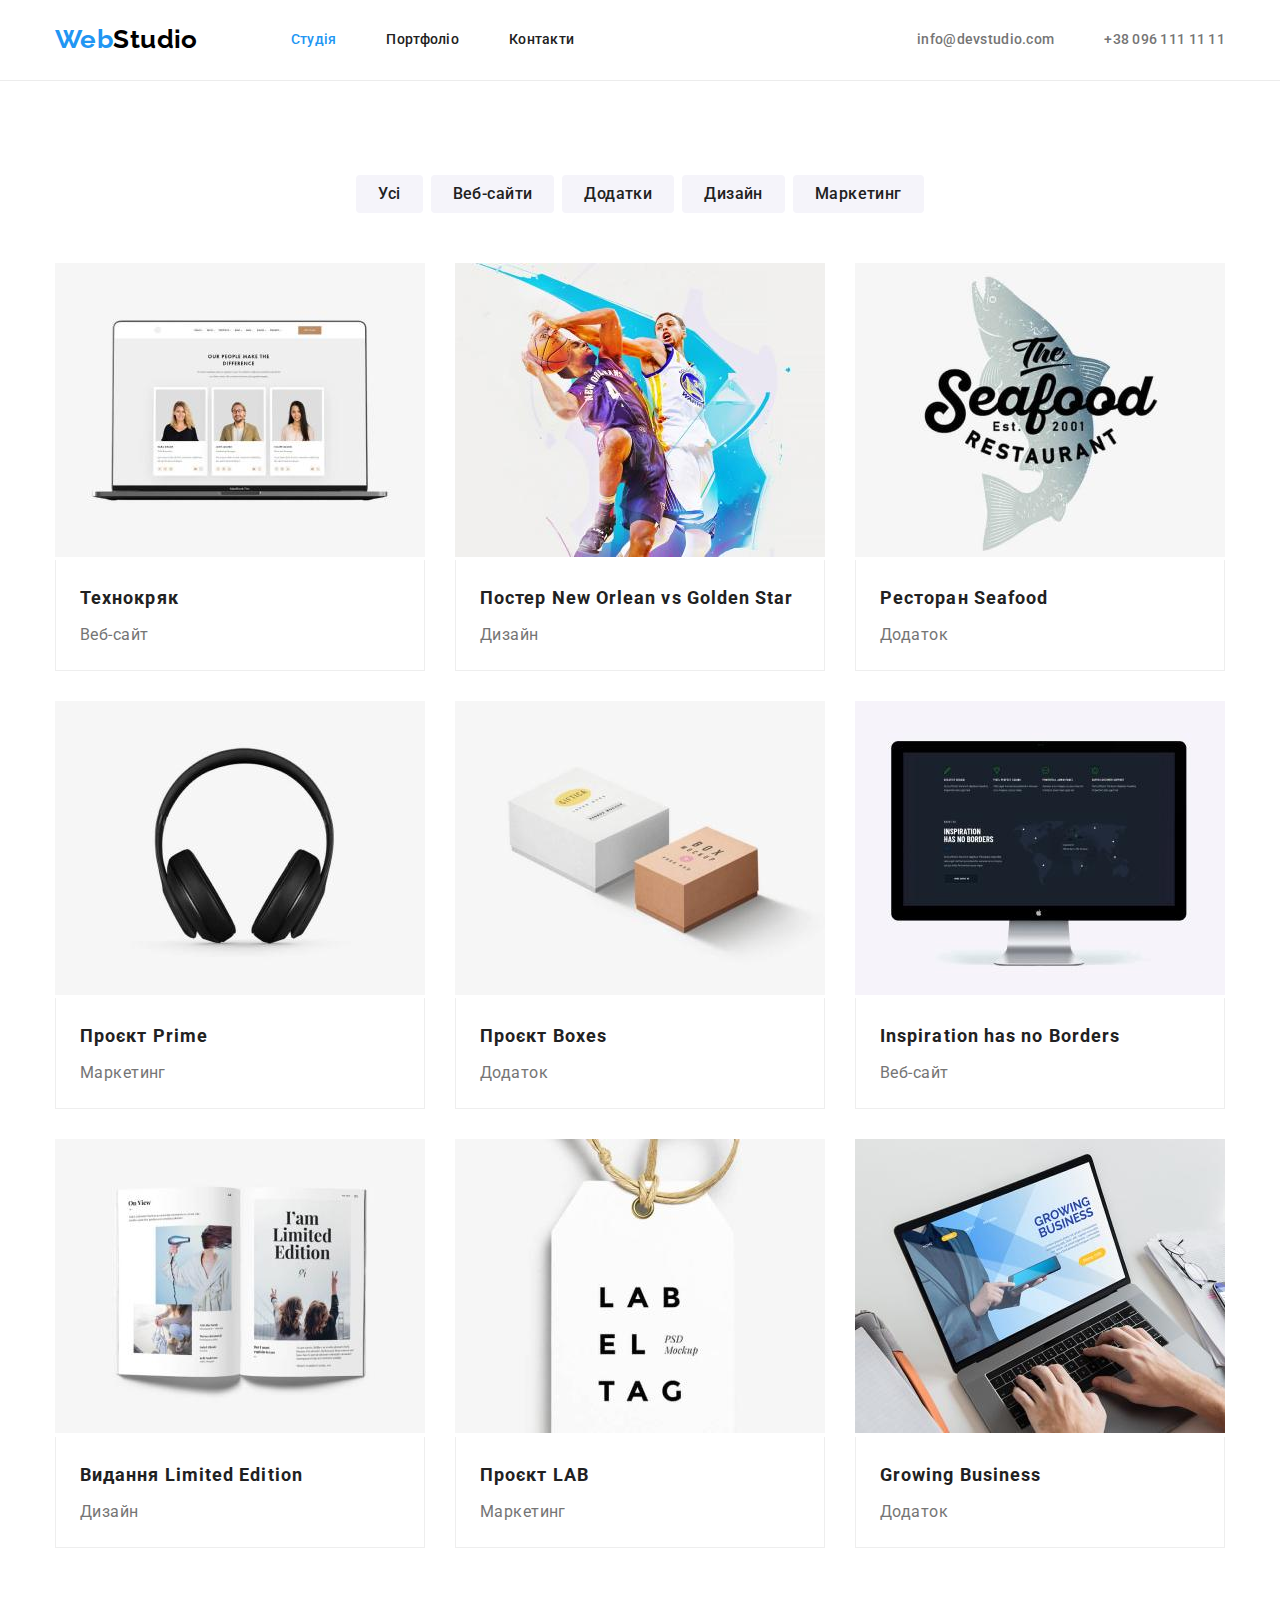
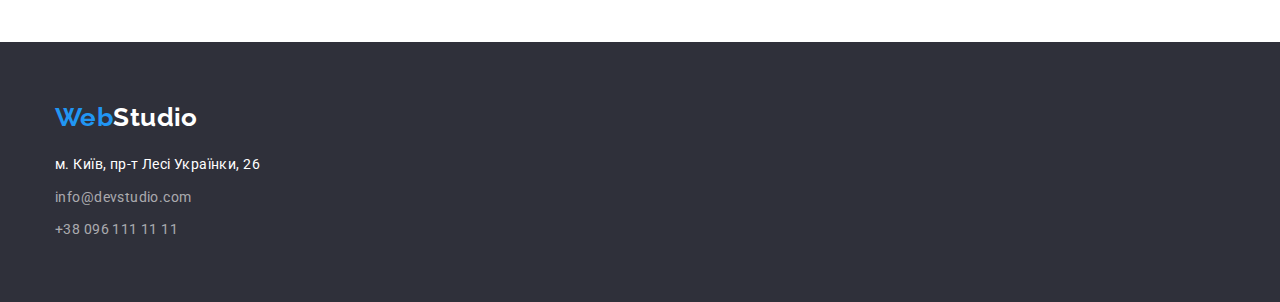
==== portfolio.html @ afc2dee4 "created hw-04" ====
<!DOCTYPE html>
<html lang="uk">
  <head>
    <meta charset="UTF-8" />
    <meta http-equiv="X-UA-Compatible" content="IE=edge" />
    <meta name="viewport" content="width=device-width, initial-scale=1.0" />
    <title>WebStudio</title>

    <link
      rel="stylesheet"
      href=" https://cdnjs.cloudflare.com/ajax/libs/modern-normalize/1.1.0/modern-normalize.min.css"
    />
    <link rel="stylesheet" href="./css/styles.css" />

    <link rel="preconnect" href="https://fonts.googleapis.com" />
    <link rel="preconnect" href="https://fonts.gstatic.com" crossorigin />
    <link
      href="https://fonts.googleapis.com/css2?family=Raleway:wght@700&family=Roboto:wght@400;500;700;900&display=swap"
      rel="stylesheet"
    />
  </head>
  <body>
    <header class="header">
      <div class="container">
        <div class="header-container">
          <!-- site-nav -->
          <nav class="header-nav">
            <a class="logo" href="./index.html"><span class="logo-accent">Web</span>Studio</a>

            <ul class="site-nav list">
              <li class="item">
                <a class="link site-nav current" href="./index.html">Студія</a>
              </li>
              <li class="item">
                <a class="link" href="./portfolio.html">Портфоліо</a>
              </li>
              <li class="item">
                <a class="link" href="#">Контакти</a>
              </li>
            </ul>
          </nav>
          <!-- contacts -->
          <ul class="contacts list">
            <li class="item">
              <a class="link" href="info@devstudio.com">info@devstudio.com</a>
            </li>
            <li class="item">
              <a class="link" href="+380961111111">+38 096 111 11 11</a>
            </li>
          </ul>
        </div>
      </div>
    </header>

    <main>
      <section class="section">
        <div class="container">
          <h1 class="visually-hidden">Портфоліо</h1>
          <!-- buttons -->
          <ul class="list buttons-list">
            <li class="item">
              <button class="buttons" type="button">Усі</button>
            </li>
            <li class="item">
              <button class="buttons" type="button">Веб-сайти</button>
            </li>
            <li class="item">
              <button class="buttons" type="button">Додатки</button>
            </li>
            <li class="item">
              <button class="buttons" type="button">Дизайн</button>
            </li>
            <li class="item">
              <button class="buttons" type="button">Маркетинг</button>
            </li>
          </ul>
          <!-- Portfolio -->
          <ul class="portfolio-list list">
            <li class="item">
              <img
                src="./images/techno.jpg"
                alt="Три людини, які працюють над веб-сайтом"
                width="370"
              />
              <div class="portfolio-card">
                <h2 class="title">Технокряк</h2>
                <p class="project">Веб-сайт</p>
              </div>
            </li>

            <li class="item">
              <img src="./images/poster.jpg" alt="Два баскетболіста з мʼячем" width="370" />
              <div class="portfolio-card">
                <h2 class="title">Постер New Orlean vs Golden Star</h2>
                <p class="project">Дизайн</p>
              </div>
            </li>

            <li class="item">
              <img
                src="./images/seafood.jpg"
                alt="Логотип ресторану з морепродуктами "
                width="370"
              />
              <div class="portfolio-card">
                <h2 class="title">Ресторан Seafood</h2>
                <p class="project">Додаток</p>
              </div>
            </li>

            <li class="item">
              <img src="./images/prime.jpg" alt="Навушники" width="370" />
              <div class="portfolio-card">
                <h2 class="title">Проєкт Prime</h2>
                <p class="project">Маркетинг</p>
              </div>
            </li>

            <li class="item">
              <img src="./images/boxes.jpg" alt="Дві коробки" width="370" />
              <div class="portfolio-card">
                <h2 class="title">Проєкт Boxes</h2>
                <p class="project">Додаток</p>
              </div>
            </li>

            <li class="item">
              <img src="./images/inspiration.jpg" alt="Монітор" width="370" />
              <div class="portfolio-card">
                <h2 class="title">Inspiration has no Borders</h2>
                <p class="project">Веб-сайт</p>
              </div>
            </li>

            <li class="item">
              <img src="./images/edition.jpg" alt="Книга" width="370" />
              <div class="portfolio-card">
                <h2 class="title">Видання Limited Edition</h2>
                <p class="project">Дизайн</p>
              </div>
            </li>

            <li class="item">
              <img src="./images/lab.jpg" alt="Бірка" width="370" />
              <div class="portfolio-card">
                <h2 class="title">Проєкт LAB</h2>
                <p class="project">Маркетинг</p>
              </div>
            </li>

            <li class="item">
              <img src="./images/grow.jpg" alt="Руки над клавіатурою ноутбука" width="370" />
              <div class="portfolio-card">
                <h2 class="title">Growing Business</h2>
                <p class="project">Додаток</p>
              </div>
            </li>
          </ul>
        </div>
      </section>
    </main>

    <footer class="footer">
      <div class="container">
        <div class="footer-container">
          <a class="logo-footer" href="./index.html"
            ><span class="logo-accent">Web</span><span class="logo-white">Studio</span></a
          >

          <address>
            <ul class="contacts-foo list">
              <li class="item">
                <a
                  class="address"
                  href="https://goo.gl/maps/CPtrU1FHBa2aNyZL9"
                  target="_blank"
                  rel="noopener noreferrer nofollow"
                  >м. Київ, пр-т Лесі Українки, 26</a
                >
              </li>
              <li class="item">
                <a class="contacts" href="info@devstudio.com">info@devstudio.com</a>
              </li>
              <li class="item">
                <a class="contacts" href="+380961111111">+38 096 111 11 11</a>
              </li>
            </ul>
          </address>
        </div>
      </div>
    </footer>
  </body>
</html>
---- css/styles.css ----
:root {
    --color-primary :#757575;
    --color-secondary: #212121;
    --color-accent: #2196F3;
    --color-white: #ffffff;
    --color-black: #000000;
    --color-background: #ffffff;
    --color-background-hero: #2F303A;
    --color-background-work: #F5F5F5;
    --color-background-team: #F5F4FA;
}

body {
    color: var(--color-primary); 
    background-color: var(--color-background);
    font-family: 'Roboto', sans-serif;
    font-size: 14px;
    letter-spacing: 0.03em;
}

h1,
h2,
h3,
h4,
h5,
h6,
p,
ul {
    margin-top: 0;
    margin-bottom: 0;
}

.img {
    display: block;
    max-width: 100%;
    height: auto;
}

.list {
    padding: 0;
    margin: 0;
    list-style: none;
}

.container {
    width: 1200px;
    padding-left: 15px;
    padding-right: 15px;
    margin: 0 auto;
}

.section {
    padding: 94px 0;
}
/* logo */
.logo {
    display: block;
    padding-top: 24px;
    padding-bottom: 25px;
    margin-right: 93px;

    color: var(--color-black);
    font-family: 'Raleway';
    font-weight: 700;
    font-size: 26px;   
    line-height: 1.2;
    text-decoration: none;
}
.logo-accent {
    color: var(--color-accent)
}

/* site-nav */

.header {
border-bottom: 1px solid #ECECEC;
}

.header-container {
    display: flex;
    align-items: center;
    justify-content: space-between;
}
.header-nav {
    display: flex;   
}
.site-nav {
    display: flex;
   
}
.site-nav .item:not(:last-child) {
    margin-right: 50px;
}
.site-nav .link {
    display: block;
    padding-top: 32px;
    padding-bottom: 32px;

    color: var(--color-secondary);
    font-weight: 500;
    line-height: 1.14;
    letter-spacing: 0.02em;
    text-decoration: none;
}
.site-nav .link:hover,
.site-nav .link:focus {
    color: var(--color-accent);
}

.site-nav.current { 
    color: var(--color-accent);
}

.contacts {
    display: flex;
}
.contacts .item:not(:last-child) {
    margin-right: 50px;
}
.contacts .link {
    display: block;
    padding-top: 32px;
    padding-bottom: 32px;

    color: var(--color-primary);
    font-weight: 500;
    line-height: 1.14;
    letter-spacing: 0.02em;
    text-decoration: none;
}
.contacts .link:hover,
.contacts .link:focus {
    color: var(--color-accent);
}
/* section-hero */

.hero {
    background-color:var(--color-background-hero);
    text-align: center;
    padding: 200px 0;
}

.hero-title {
    
    margin: auto;
    margin-bottom: 30px; 
    max-width: 696px;

    font-weight: 900;
    font-size: 44px;
    line-height: 1.36;
    letter-spacing: 0.06em;
    text-transform: uppercase;
    color: var(--color-white);
   
    text-align: center;
    
}

.primary-button {
    border-radius: 4px;
    padding: 10px 32px;
    box-shadow: 0px 4px 4px rgba(0, 0, 0, 0.15);
    text-align: center;
    

    color: var(--color-white);
    background-color: var(--color-accent);
    font-family: inherit;
    font-weight: 700;
    font-size: 16px;
    line-height: 1.88;
    letter-spacing: 0.06em;
    cursor: pointer;
}
.primary-button:hover,
.primary-button:focus {
 background-color: #188CE8;
}

/* sections */

.feature-list {
    display: flex;
    flex-basis: calc((100%-90px)/4);
    gap: 30px;

}
.section-title{
    font-weight: 700;
    font-size: 36px;
    line-height: 1.16;
    color: var(--color-secondary);
    margin-bottom: 50px;
    text-align: center;
}

.feature-list .title {
    font-weight: 700;
    font-size: 14px;
    line-height: 1.14;
    text-transform: uppercase;
    color: var(--color-secondary);
    margin-bottom: 10px;
}
.title-text {
    line-height: 1.7;
}

/* work */

.work {
    padding-top: 0;
}
.work-list {
    display: flex;
    flex-basis: calc((100%-60px)/3);
    gap: 30px;
}

/* team */

.team {
    background-color: var(--color-background-team);
}
.team-list {
    display: flex;
    flex-basis: calc((100%-90px)/4);
    gap: 30px;
}
.team-card {
    padding: 30px 0;
    border-top: none;
    box-shadow: 0px 1px 3px rgba(0, 0, 0, 0.12), 0px 1px 1px rgba(0, 0, 0, 0.14), 0px 2px 1px rgba(0, 0, 0, 0.2);
    border-radius: 0px 0px 4px 4px;
    text-align: center;
}
.team-list .title {
    font-weight: 500;
    font-size: 16px;
    line-height: 1.2;
    color: var(--color-secondary);
    margin-bottom: 10px;

}
.team-list .profession {
    font-size: 16px;
    line-height: 1.2;
    color: var(--color-primary);
}

/* portfolio */

.visually-hidden {
    position: absolute;
    white-space: nowrap;
    width: 1px;
    height: 1px;
    overflow: hidden;
    border: 0;
    padding: 0;
    clip: rect(0 0 0 0);
    clip-path: inset(50%);
    margin: -1px;
}
.buttons { 
    border: none;
    border-radius: 4px;
    padding: 6px 22px;

    font-family: inherit;
    font-weight: 500;
    font-size: 16px;
    line-height: 1.62;
    letter-spacing: inherit;
    color: var(--color-secondary);
    background-color: var(--color-background-team);
    cursor: pointer;
    
    
}
.buttons:hover,
.buttons:focus {
    color: var(--color-white);
    background-color: var(--color-accent);
}
.buttons-list {
   display: flex; 
   justify-content: center;
   margin-bottom: 50px;

}
.buttons-list .item:not(:last-child) {
    margin-right: 8px;
}

.portfolio-list .title {
    font-weight: 700;
    font-size: 18px;
    line-height: 2;
    letter-spacing: 0.06em;
    color: var(--color-secondary);
    margin-bottom: 4px;
}
.portfolio-list .project {
    font-size: 16px;
    line-height: 1.88;
    color: var(--color-primary);
}

.portfolio-list {
    display: flex;
    flex-wrap: wrap;
    flex-basis: calc((100%-60)/3);
    gap: 30px;
}


.portfolio-card {
    padding: 20px 24px;
    border: 1px solid #eeeeee;
    border-top: none;
    background-color: var(--color-white);
}

/* footer */

.footer {
    background-color: var(--color-background-hero);
    padding: 60px 0;
}

.logo-footer {
    display: block;
    margin-bottom: 20px;

    font-family: 'Raleway';
    font-weight: 700;
    font-size: 26px;
    line-height: 1.2;
    text-decoration: none;
}

.logo-white {
    color: var(--color-white);
} 
.contacts-foo .item:not(:last-child) {
    margin-bottom: 9px;

}
.contacts-foo .address {
    font-style:normal;
    color: var(--color-white);
    line-height: 1.7;
    text-decoration: none;
   
}

.contacts-foo .contacts {
    display: block;
    font-style: normal;
    line-height: 1.7;
    color: rgba(255, 255, 255, 0.6);
    text-decoration: none;
    
}
.contacts-foo .contacts:hover,
.contacts-foo .contacts:focus {
    color: var(--color-accent);
}
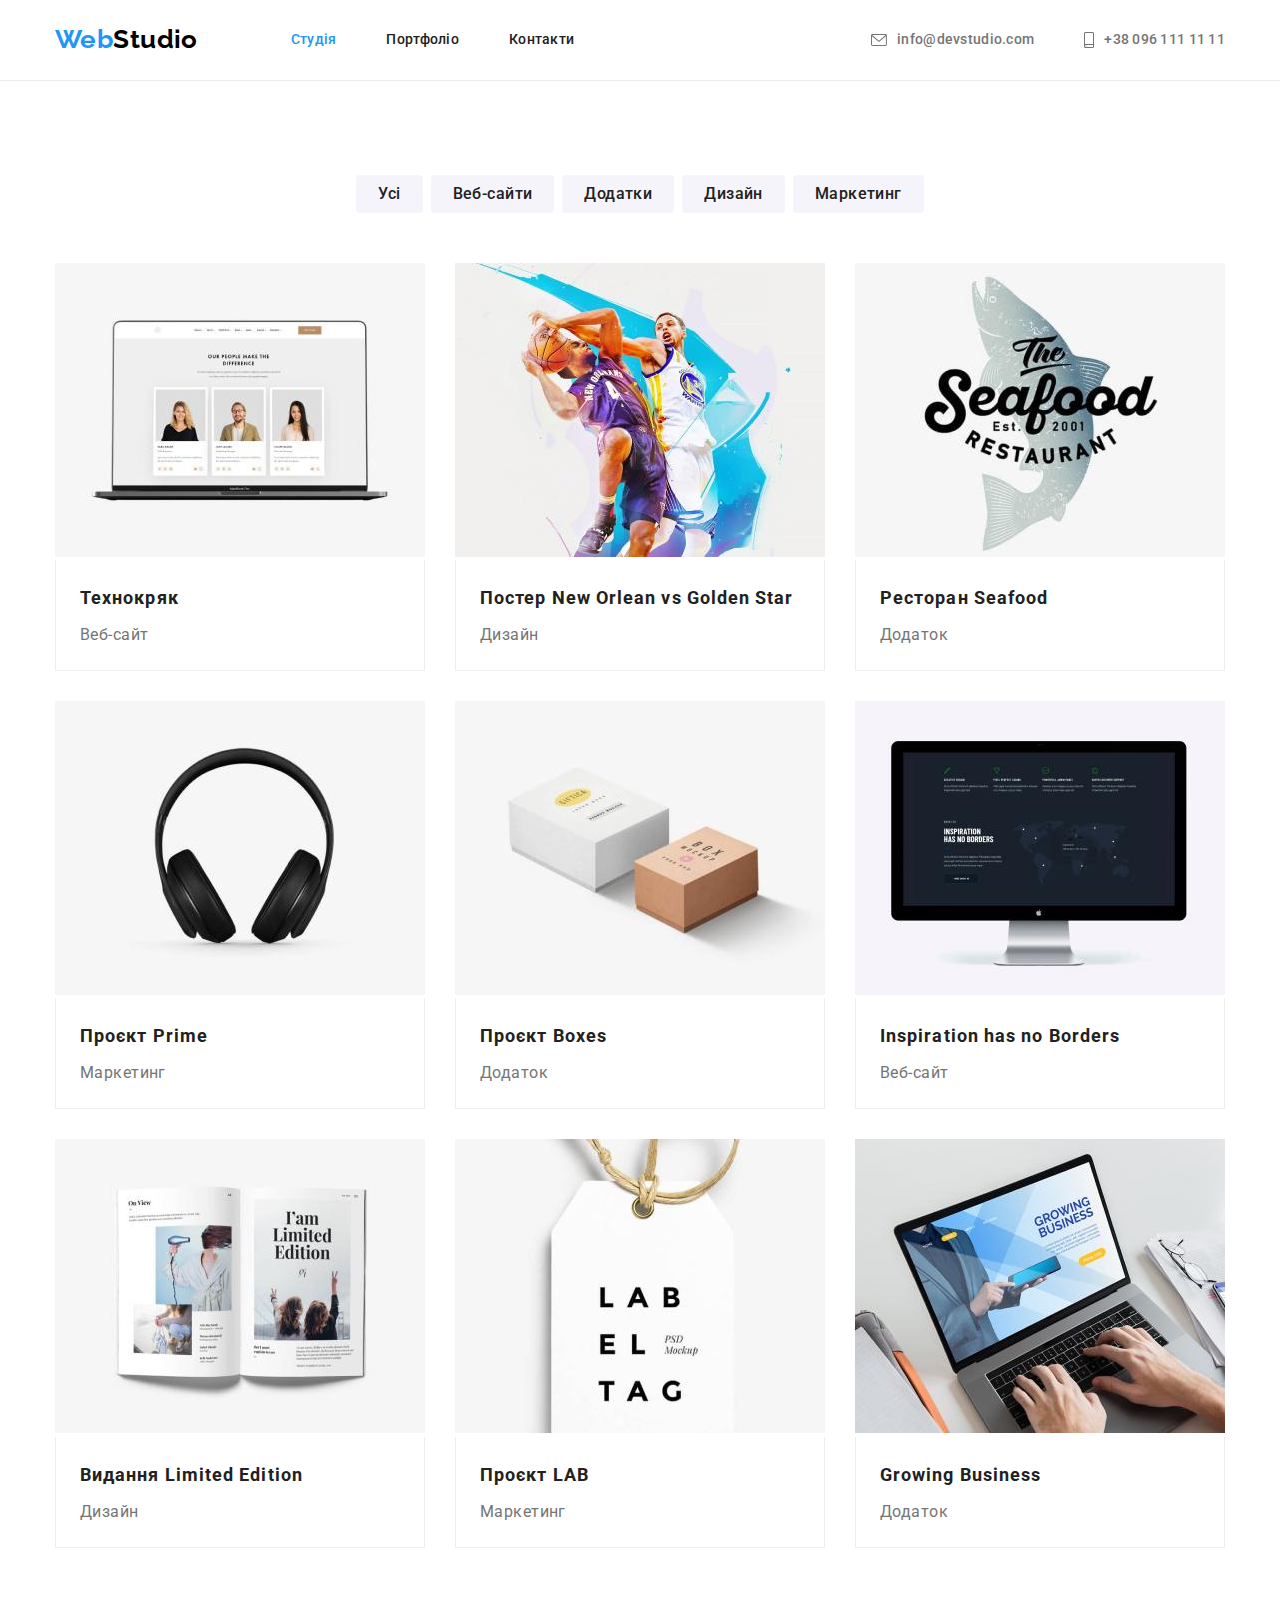
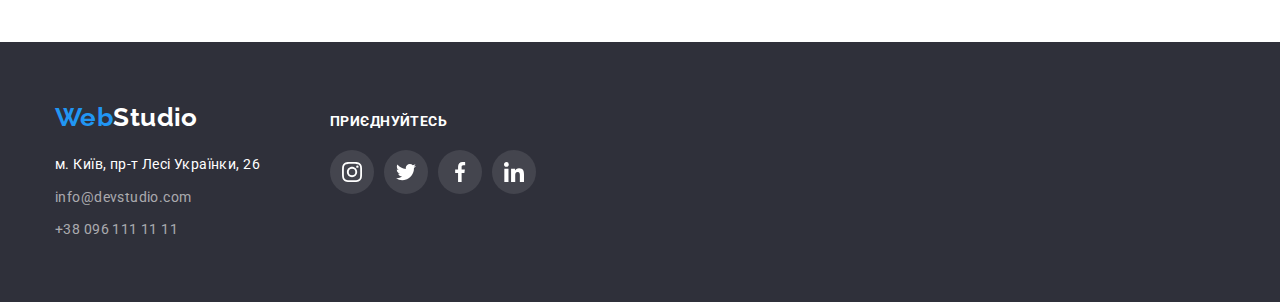
==== commit 76b1c7e8: "aded icons" ====
--- a/portfolio.html
+++ b/portfolio.html
@@ -20,7 +20,7 @@
     />
   </head>
   <body>
-    <header class="header">
+     <header class="header">
       <div class="container">
         <div class="header-container">
           <!-- site-nav -->
@@ -42,10 +42,16 @@
           <!-- contacts -->
           <ul class="contacts list">
             <li class="item">
-              <a class="link" href="info@devstudio.com">info@devstudio.com</a>
-            </li>
-            <li class="item">
-              <a class="link" href="+380961111111">+38 096 111 11 11</a>
+              <a class="link" href="info@devstudio.com">
+               <svg class="icon-contact" width="16" height="12">
+                <use href="./images/icons.svg#icon-envelope"></use>
+               </svg> info@devstudio.com</a>
+            </li>
+            <li class="item">
+              <a class="link" href="+380961111111">
+               <svg class="icon-contact" width="10" height="16">
+                <use href="./images/icons.svg#icon-smartphone"></use>
+               </svg>  +38 096 111 11 11</a>
             </li>
           </ul>
         </div>
@@ -77,96 +83,116 @@
           <!-- Portfolio -->
           <ul class="portfolio-list list">
             <li class="item">
-              <img
-                src="./images/techno.jpg"
-                alt="Три людини, які працюють над веб-сайтом"
-                width="370"
-              />
-              <div class="portfolio-card">
-                <h2 class="title">Технокряк</h2>
-                <p class="project">Веб-сайт</p>
-              </div>
-            </li>
-
-            <li class="item">
-              <img src="./images/poster.jpg" alt="Два баскетболіста з мʼячем" width="370" />
-              <div class="portfolio-card">
-                <h2 class="title">Постер New Orlean vs Golden Star</h2>
-                <p class="project">Дизайн</p>
-              </div>
-            </li>
-
-            <li class="item">
-              <img
-                src="./images/seafood.jpg"
-                alt="Логотип ресторану з морепродуктами "
-                width="370"
-              />
-              <div class="portfolio-card">
-                <h2 class="title">Ресторан Seafood</h2>
-                <p class="project">Додаток</p>
-              </div>
-            </li>
-
-            <li class="item">
-              <img src="./images/prime.jpg" alt="Навушники" width="370" />
-              <div class="portfolio-card">
-                <h2 class="title">Проєкт Prime</h2>
-                <p class="project">Маркетинг</p>
-              </div>
-            </li>
-
-            <li class="item">
-              <img src="./images/boxes.jpg" alt="Дві коробки" width="370" />
-              <div class="portfolio-card">
-                <h2 class="title">Проєкт Boxes</h2>
-                <p class="project">Додаток</p>
-              </div>
-            </li>
-
-            <li class="item">
-              <img src="./images/inspiration.jpg" alt="Монітор" width="370" />
-              <div class="portfolio-card">
-                <h2 class="title">Inspiration has no Borders</h2>
-                <p class="project">Веб-сайт</p>
-              </div>
-            </li>
-
-            <li class="item">
-              <img src="./images/edition.jpg" alt="Книга" width="370" />
-              <div class="portfolio-card">
-                <h2 class="title">Видання Limited Edition</h2>
-                <p class="project">Дизайн</p>
-              </div>
-            </li>
-
-            <li class="item">
-              <img src="./images/lab.jpg" alt="Бірка" width="370" />
-              <div class="portfolio-card">
-                <h2 class="title">Проєкт LAB</h2>
-                <p class="project">Маркетинг</p>
-              </div>
-            </li>
-
-            <li class="item">
-              <img src="./images/grow.jpg" alt="Руки над клавіатурою ноутбука" width="370" />
-              <div class="portfolio-card">
-                <h2 class="title">Growing Business</h2>
-                <p class="project">Додаток</p>
-              </div>
+              <a href="#" class="portfolio-card">
+                <img
+                  src="./images/techno.jpg"
+                  alt="Три людини, які працюють над веб-сайтом"
+                  width="370"
+                />
+                <div class="project">
+                  <h2 class="title">Технокряк</h2>
+                  <p class="description">Веб-сайт</p>
+                </div>
+              </a>
+            </li>
+
+            <li class="item">
+              <a href="#" class="portfolio-card">
+                <img src="./images/poster.jpg" alt="Два баскетболіста з мʼячем" width="370" />
+                <div class="project">
+                  <h2 class="title">Постер New Orlean vs Golden Star</h2>
+                  <p class="description">Дизайн</p>
+                </div>
+              </a>
+            </li>
+
+            <li class="item">
+              <a href="#" class="portfolio-card">
+                <img
+                  src="./images/seafood.jpg"
+                  alt="Логотип ресторану з морепродуктами "
+                  width="370"
+                />
+                <div class="project">
+                  <h2 class="title">Ресторан Seafood</h2>
+                  <p class="description">Додаток</p>
+                </div>
+              </a>
+            </li>
+
+            <li class="item">
+              <a href="#" class="portfolio-card">
+                <img src="./images/prime.jpg" alt="Навушники" width="370" />
+                <div class="project">
+                  <h2 class="title">Проєкт Prime</h2>
+                  <p class="description">Маркетинг</p>
+                </div>
+              </a>
+            </li>
+
+            <li class="item">
+              <a href="#" class="portfolio-card">
+                <img src="./images/boxes.jpg" alt="Дві коробки" width="370" />
+                <div class="project">
+                  <h2 class="title">Проєкт Boxes</h2>
+                  <p class="description">Додаток</p>
+                </div>
+              </a>
+            </li>
+
+            <li class="item">
+              <a href="#" class="portfolio-card">
+                <img src="./images/inspiration.jpg" alt="Монітор" width="370" />
+                <div class="project">
+                  <h2 class="title">Inspiration has no Borders</h2>
+                  <p class="description">Веб-сайт</p>
+                </div>
+              </a>
+            </li>
+
+            <li class="item">
+              <a href="#" class="portfolio-card">
+                <img src="./images/edition.jpg" alt="Книга" width="370" />
+                <div class="project">
+                  <h2 class="title">Видання Limited Edition</h2>
+                  <p class="description">Дизайн</p>
+                </div>
+              </a>
+            </li>
+
+            <li class="item">
+              <a href="#" class="portfolio-card">
+                <img src="./images/lab.jpg" alt="Бірка" width="370" />
+                <div class="project">
+                  <h2 class="title">Проєкт LAB</h2>
+                  <p class="description">Маркетинг</p>
+                </div>
+              </a>
+            </li>
+
+            <li class="item">
+              <a href="#" class="portfolio-card">
+                <img src="./images/grow.jpg" alt="Руки над клавіатурою ноутбука" width="370" />
+                <div class="project">
+                  <h2 class="title">Growing Business</h2>
+                  <p class="description">Додаток</p>
+                </div>
+              </a>
             </li>
           </ul>
         </div>
       </section>
     </main>
 
+    <!-- Footer -->
     <footer class="footer">
       <div class="container">
-        <div class="footer-container">
+ <!-- адреса -->
+ <div class="footer-page">
+        <div class="adress-footer">
           <a class="logo-footer" href="./index.html"
             ><span class="logo-accent">Web</span><span class="logo-white">Studio</span></a
           >
-
           <address>
             <ul class="contacts-foo list">
               <li class="item">
@@ -187,6 +213,42 @@
             </ul>
           </address>
         </div>
+<!-- соц.мережі -->
+        <div class="social-footer">
+          <h1 class="footer-title">Приєднуйтесь</h3>
+
+          <ul class="social-list list">
+            <li class="social-item">
+              <a href="" class="social-link-foo">
+                <svg class="social-icon-foo" width="20" height="20">
+                  <use href="./images/icons.svg#icon-instagram"></use>
+                </svg>
+              </a>
+            </li>
+            <li class="social-item">
+              <a href="" class="social-link-foo">
+                <svg class="social-icon-foo" width="20" height="20">
+                  <use href="./images/icons.svg#icon-twitter"></use>
+                </svg>
+              </a>
+            </li>
+            <li class="social-item">
+              <a href="" class="social-link-foo">
+                <svg class="social-icon-foo" width="20" height="20">
+                  <use href="./images/icons.svg#icon-facebook"></use>
+                </svg>
+              </a>
+            </li>
+            <li class="social-item">
+              <a href="" class="social-link-foo">
+                <svg class="social-icon-foo" width="20" height="20">
+                  <use href="./images/icons.svg#icon-linkedin"></use>
+                </svg>
+              </a>
+            </li>
+          </ul>
+        </div>
+</div>
       </div>
     </footer>
   </body>
--- a/css/styles.css
+++ b/css/styles.css
@@ -5,9 +5,11 @@
     --color-white: #ffffff;
     --color-black: #000000;
     --color-background: #ffffff;
-    --color-background-hero: #2F303A;
+    --color-background-footer: #2F303A;
     --color-background-work: #F5F5F5;
     --color-background-team: #F5F4FA;
+    --border-line-color:#ECECEC;
+    --color-clients-link: #AFB1B8;
 }
 
 body {
@@ -73,7 +75,7 @@
 /* site-nav */
 
 .header {
-border-bottom: 1px solid #ECECEC;
+border-bottom: 1px solid var(--border-line-color);
 }
 
 .header-container {
@@ -118,7 +120,8 @@
     margin-right: 50px;
 }
 .contacts .link {
-    display: block;
+    display: flex;
+    align-items: center;
     padding-top: 32px;
     padding-bottom: 32px;
 
@@ -132,10 +135,20 @@
 .contacts .link:focus {
     color: var(--color-accent);
 }
+.icon-contact {
+    fill: currentColor;
+    margin-right: 10px;
+}
+
 /* section-hero */
 
 .hero {
-    background-color:var(--color-background-hero);
+    background-image: linear-gradient(
+    to right,
+    rgba(47, 48, 58, 0.4),
+    rgba(47, 48, 58, 0.4)
+    ),
+    url('../images/fon.jpg');
     text-align: center;
     padding: 200px 0;
 }
@@ -186,6 +199,16 @@
     gap: 30px;
 
 }
+.icon-features {
+    display: flex;
+    justify-content: center;
+    align-items: center;
+    height: 120px;
+    background: #F5F4FA;
+    border-radius: 4px;
+    margin-bottom: 30px;
+
+}
 .section-title{
     font-weight: 700;
     font-size: 36px;
@@ -231,6 +254,7 @@
 .team-card {
     padding: 30px 0;
     border-top: none;
+    background-color: var(--color-background);
     box-shadow: 0px 1px 3px rgba(0, 0, 0, 0.12), 0px 1px 1px rgba(0, 0, 0, 0.14), 0px 2px 1px rgba(0, 0, 0, 0.2);
     border-radius: 0px 0px 4px 4px;
     text-align: center;
@@ -247,6 +271,35 @@
     font-size: 16px;
     line-height: 1.2;
     color: var(--color-primary);
+    margin-bottom: 16px;
+}
+
+.social-list {
+display: flex;
+justify-content: center;
+gap: 10px;
+}
+
+.social-item {
+
+}
+.social-link {
+    display: flex;
+    align-items: center;
+    justify-content: center;
+    width: 44px;
+    height: 44px;
+    background-color:var(--color-background);
+    border-radius: 50%;
+    color: var(--color-clients-link);
+
+}
+.social-icon {
+    fill: currentColor;
+}
+.social-link:hover,.social-link:focus {
+    background-color: var(--color-accent);
+    color: var(--color-white);
 }
 
 /* portfolio */
@@ -283,6 +336,7 @@
 .buttons:focus {
     color: var(--color-white);
     background-color: var(--color-accent);
+    box-shadow: 0px 3px 1px rgba(0, 0, 0, 0.1), 0px 1px 2px rgba(0, 0, 0, 0.08), 0px 2px 2px rgba(0, 0, 0, 0.12);
 }
 .buttons-list {
    display: flex; 
@@ -302,7 +356,7 @@
     color: var(--color-secondary);
     margin-bottom: 4px;
 }
-.portfolio-list .project {
+.portfolio-list .description {
     font-size: 16px;
     line-height: 1.88;
     color: var(--color-primary);
@@ -315,18 +369,56 @@
     gap: 30px;
 }
 
-
 .portfolio-card {
+    text-decoration: none;
+    background-color: var(--color-white);
+    display: block;
+}
+.portfolio-card:hover,
+.portfolio-card:focus {
+box-shadow: 0px 1px 1px rgba(0, 0, 0, 0.12),
+0px 4px 4px rgba(0, 0, 0, 0.06),
+1px 4px 6px rgba(0, 0, 0, 0.16);
+}
+
+.project {
     padding: 20px 24px;
     border: 1px solid #eeeeee;
     border-top: none;
-    background-color: var(--color-white);
-}
+}
+
+.clients-list {
+    display: flex;
+    gap: 30px;
+}
+.clients-item {
+    width: calc((100%-150px)/6);
+}
+.clients-link {
+    display: flex;
+    align-items: center;
+    justify-content: center;
+    width: 100%;
+    height: 92px;
+    border: 1px solid var(--color-clients-link);
+    border-radius: 4px;
+    color: var(--color-clients-link); 
+
+}
+.client-icon {
+    fill: currentColor;
+}
+.clients-link:hover, .clients-link:focus {
+    color: var(--color-accent);
+    border-color: var(--color-accent);
+}
+
+
 
 /* footer */
 
 .footer {
-    background-color: var(--color-background-hero);
+    background-color: var(--color-background-footer);
     padding: 60px 0;
 }
 
@@ -368,6 +460,37 @@
 .contacts-foo .contacts:focus {
     color: var(--color-accent);
 }
-
-
-
+.footer-title {
+    font-weight: 700;
+    font-size: 14px;
+    line-height: 1.14;
+    letter-spacing: 0.03em;
+    text-transform: uppercase;
+    color: var(--color-white);
+    margin-bottom: 20px;
+}
+
+.social-link-foo {
+    display: flex;
+    align-items: center;
+    justify-content: center;
+    width: 44px;
+    height: 44px;
+    background-color: rgba(255, 255, 255, 0.1);
+    border-radius: 50%;
+    color: var(--color-white);
+}
+.social-icon-foo {
+    fill: currentColor;
+}
+
+.social-link-foo:hover,
+.social-link-foo:focus {
+    background-color: var(--color-accent);
+    color: var(--color-white);
+}
+.footer-page {
+    display: flex;
+    align-items: baseline;
+    gap: 70px;
+}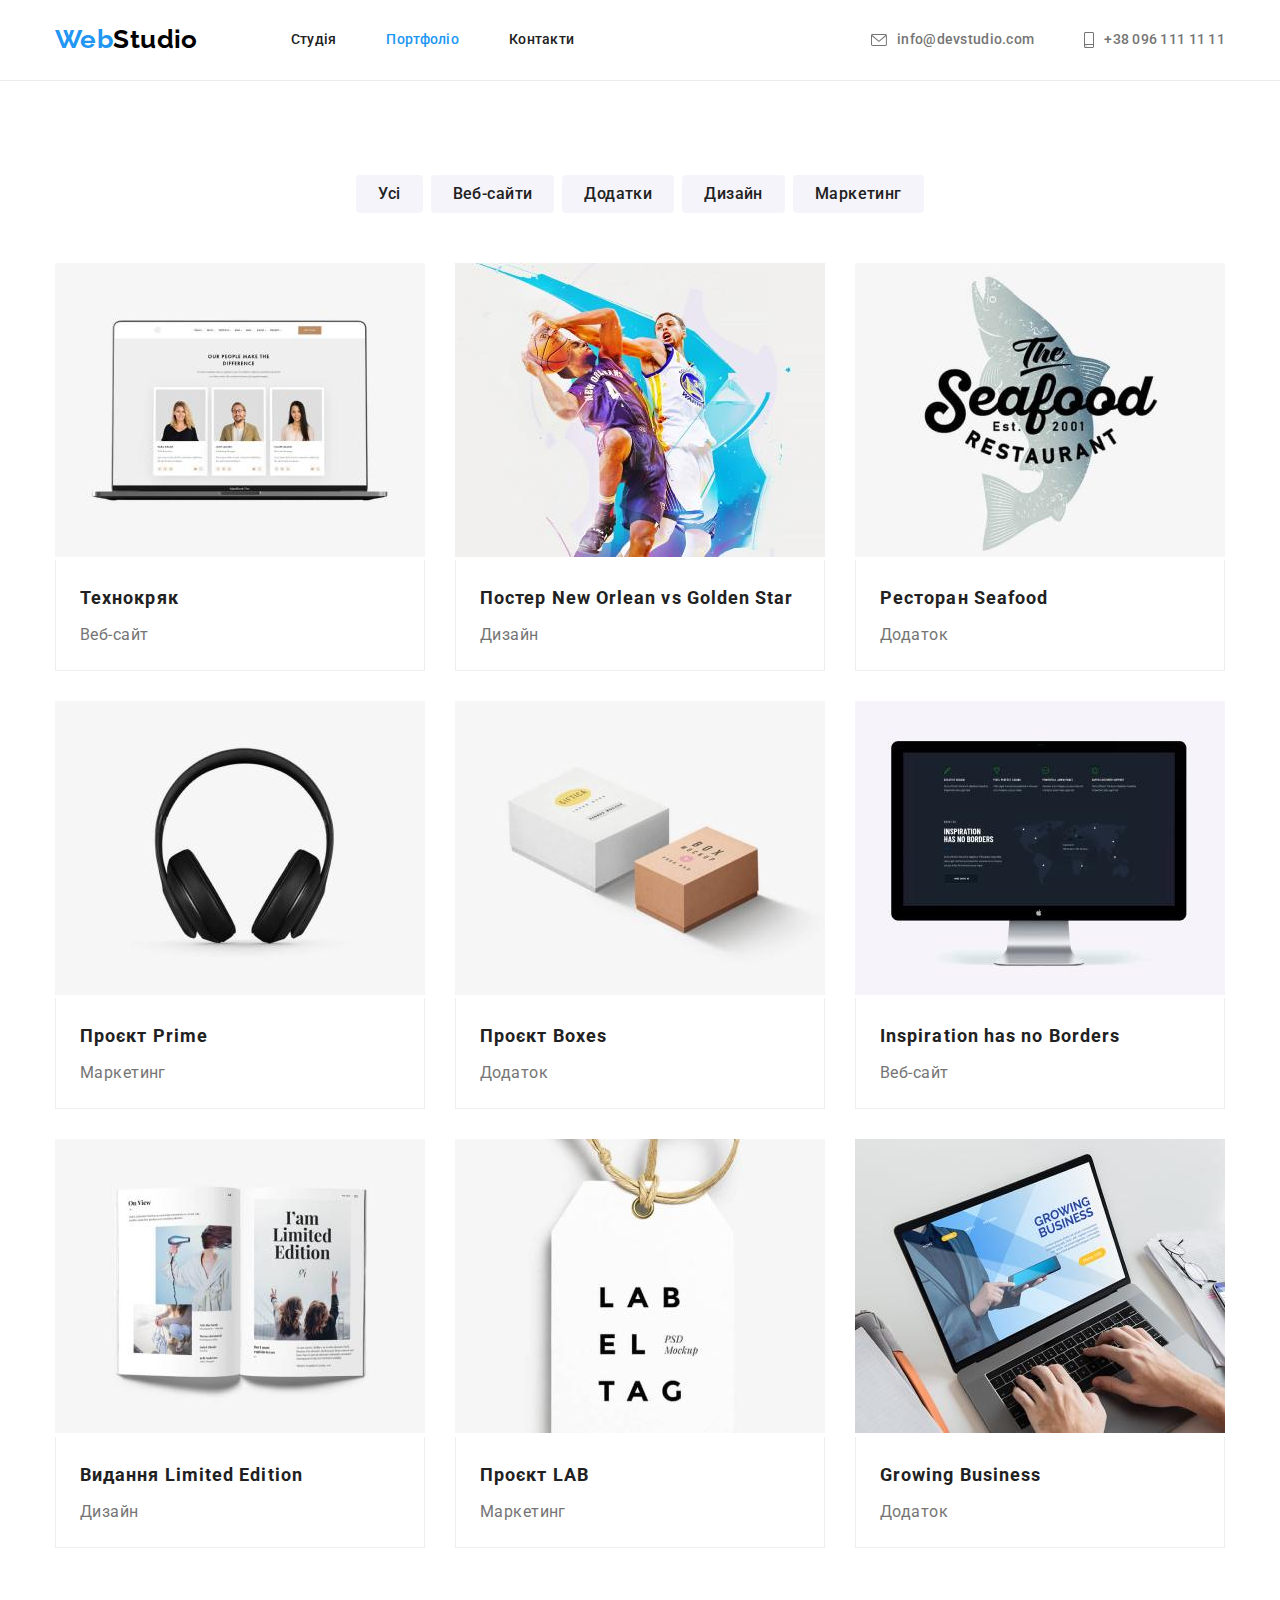
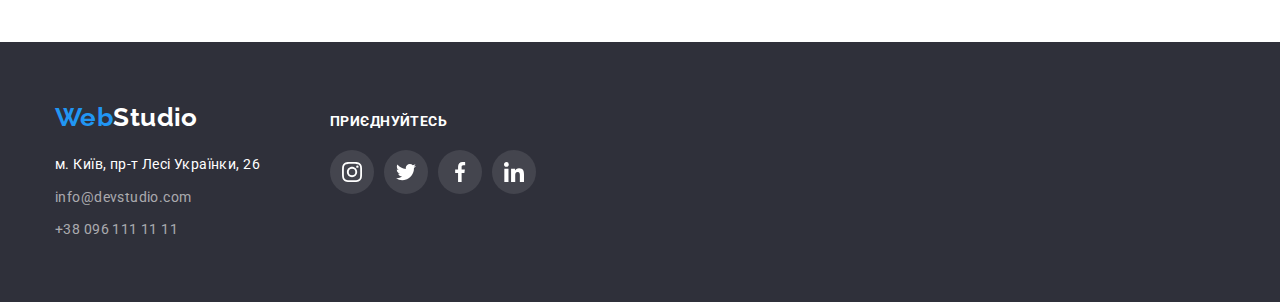
==== commit d180a379: "current in portfolio" ====
--- a/portfolio.html
+++ b/portfolio.html
@@ -20,7 +20,7 @@
     />
   </head>
   <body>
-     <header class="header">
+    <header class="header">
       <div class="container">
         <div class="header-container">
           <!-- site-nav -->
@@ -29,10 +29,10 @@
 
             <ul class="site-nav list">
               <li class="item">
-                <a class="link site-nav current" href="./index.html">Студія</a>
+                <a class="link" href="./index.html">Студія</a>
               </li>
               <li class="item">
-                <a class="link" href="./portfolio.html">Портфоліо</a>
+                <a class="link site-nav current" href="./portfolio.html">Портфоліо</a>
               </li>
               <li class="item">
                 <a class="link" href="#">Контакти</a>
@@ -43,15 +43,19 @@
           <ul class="contacts list">
             <li class="item">
               <a class="link" href="info@devstudio.com">
-               <svg class="icon-contact" width="16" height="12">
-                <use href="./images/icons.svg#icon-envelope"></use>
-               </svg> info@devstudio.com</a>
+                <svg class="icon-contact" width="16" height="12">
+                  <use href="./images/icons.svg#icon-envelope"></use>
+                </svg>
+                info@devstudio.com</a
+              >
             </li>
             <li class="item">
               <a class="link" href="+380961111111">
-               <svg class="icon-contact" width="10" height="16">
-                <use href="./images/icons.svg#icon-smartphone"></use>
-               </svg>  +38 096 111 11 11</a>
+                <svg class="icon-contact" width="10" height="16">
+                  <use href="./images/icons.svg#icon-smartphone"></use>
+                </svg>
+                +38 096 111 11 11</a
+              >
             </li>
           </ul>
         </div>
@@ -187,68 +191,68 @@
     <!-- Footer -->
     <footer class="footer">
       <div class="container">
- <!-- адреса -->
- <div class="footer-page">
-        <div class="adress-footer">
-          <a class="logo-footer" href="./index.html"
-            ><span class="logo-accent">Web</span><span class="logo-white">Studio</span></a
-          >
-          <address>
-            <ul class="contacts-foo list">
-              <li class="item">
-                <a
-                  class="address"
-                  href="https://goo.gl/maps/CPtrU1FHBa2aNyZL9"
-                  target="_blank"
-                  rel="noopener noreferrer nofollow"
-                  >м. Київ, пр-т Лесі Українки, 26</a
-                >
-              </li>
-              <li class="item">
-                <a class="contacts" href="info@devstudio.com">info@devstudio.com</a>
-              </li>
-              <li class="item">
-                <a class="contacts" href="+380961111111">+38 096 111 11 11</a>
+        <!-- адреса -->
+        <div class="footer-page">
+          <div class="adress-footer">
+            <a class="logo-footer" href="./index.html"
+              ><span class="logo-accent">Web</span><span class="logo-white">Studio</span></a
+            >
+            <address>
+              <ul class="contacts-foo list">
+                <li class="item">
+                  <a
+                    class="address"
+                    href="https://goo.gl/maps/CPtrU1FHBa2aNyZL9"
+                    target="_blank"
+                    rel="noopener noreferrer nofollow"
+                    >м. Київ, пр-т Лесі Українки, 26</a
+                  >
+                </li>
+                <li class="item">
+                  <a class="contacts" href="info@devstudio.com">info@devstudio.com</a>
+                </li>
+                <li class="item">
+                  <a class="contacts" href="+380961111111">+38 096 111 11 11</a>
+                </li>
+              </ul>
+            </address>
+          </div>
+          <!-- соц.мережі -->
+          <div class="social-footer">
+            <h1 class="footer-title">Приєднуйтесь</h1>
+
+            <ul class="social-list list">
+              <li class="social-item">
+                <a href="" class="social-link-foo">
+                  <svg class="social-icon-foo" width="20" height="20">
+                    <use href="./images/icons.svg#icon-instagram"></use>
+                  </svg>
+                </a>
+              </li>
+              <li class="social-item">
+                <a href="" class="social-link-foo">
+                  <svg class="social-icon-foo" width="20" height="20">
+                    <use href="./images/icons.svg#icon-twitter"></use>
+                  </svg>
+                </a>
+              </li>
+              <li class="social-item">
+                <a href="" class="social-link-foo">
+                  <svg class="social-icon-foo" width="20" height="20">
+                    <use href="./images/icons.svg#icon-facebook"></use>
+                  </svg>
+                </a>
+              </li>
+              <li class="social-item">
+                <a href="" class="social-link-foo">
+                  <svg class="social-icon-foo" width="20" height="20">
+                    <use href="./images/icons.svg#icon-linkedin"></use>
+                  </svg>
+                </a>
               </li>
             </ul>
-          </address>
+          </div>
         </div>
-<!-- соц.мережі -->
-        <div class="social-footer">
-          <h1 class="footer-title">Приєднуйтесь</h3>
-
-          <ul class="social-list list">
-            <li class="social-item">
-              <a href="" class="social-link-foo">
-                <svg class="social-icon-foo" width="20" height="20">
-                  <use href="./images/icons.svg#icon-instagram"></use>
-                </svg>
-              </a>
-            </li>
-            <li class="social-item">
-              <a href="" class="social-link-foo">
-                <svg class="social-icon-foo" width="20" height="20">
-                  <use href="./images/icons.svg#icon-twitter"></use>
-                </svg>
-              </a>
-            </li>
-            <li class="social-item">
-              <a href="" class="social-link-foo">
-                <svg class="social-icon-foo" width="20" height="20">
-                  <use href="./images/icons.svg#icon-facebook"></use>
-                </svg>
-              </a>
-            </li>
-            <li class="social-item">
-              <a href="" class="social-link-foo">
-                <svg class="social-icon-foo" width="20" height="20">
-                  <use href="./images/icons.svg#icon-linkedin"></use>
-                </svg>
-              </a>
-            </li>
-          </ul>
-        </div>
-</div>
       </div>
     </footer>
   </body>
--- a/css/styles.css
+++ b/css/styles.css
@@ -143,14 +143,21 @@
 /* section-hero */
 
 .hero {
+    max-width: 1600px;
+    margin: 0 auto;
+    text-align: center;
+    padding: 200px 0;
+
+    background-color:var(--color-background-footer);
     background-image: linear-gradient(
     to right,
     rgba(47, 48, 58, 0.4),
     rgba(47, 48, 58, 0.4)
     ),
     url('../images/fon.jpg');
-    text-align: center;
-    padding: 200px 0;
+    background-repeat: no-repeat;
+    background-size: cover;
+    background-position: center; 
 }
 
 .hero-title {
@@ -204,7 +211,7 @@
     justify-content: center;
     align-items: center;
     height: 120px;
-    background: #F5F4FA;
+    background: var(--color-background-team);
     border-radius: 4px;
     margin-bottom: 30px;
 
